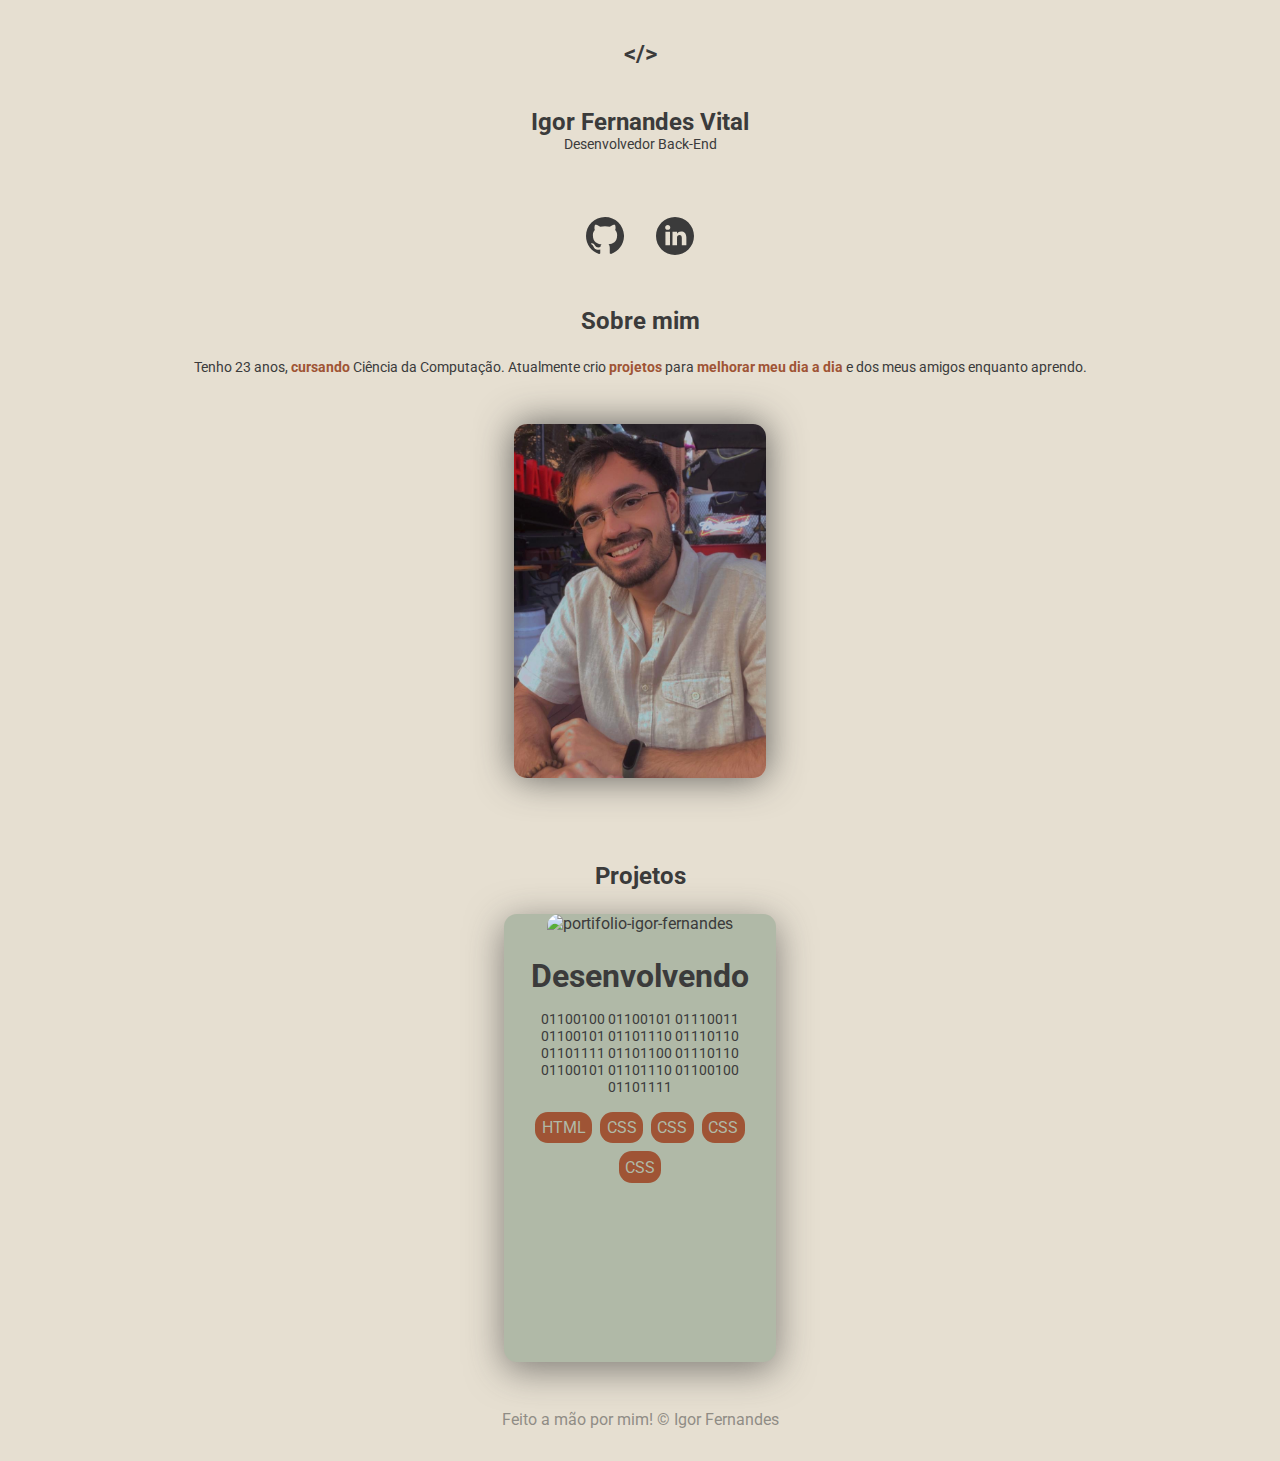
==== index.html @ ba101c45 "criando footer" ====
<!DOCTYPE html>
<html lang="pt">
<head>
    <meta charset="UTF-8">
    <meta name="viewport" content="width=device-width, initial-scale=1.0">
    <link rel="stylesheet" href="./estilos/style.css">
    <link rel="stylesheet" href="./estilos/header.css">
    <link rel="stylesheet" href="./estilos/sobre-mim.css">
    <link rel="stylesheet" href="./estilos/projetos.css">
    <link rel="stylesheet" href="./estilos/midias-socias.css">
    <link rel="stylesheet" href="./estilos/footer.css">
    <style>@import url('https://fonts.googleapis.com/css2?family=Roboto:wght@400;700&display=swap');</style>
    <title>Igor fernandes</title>
</head>
<body>
    <header class="header-container">
        <p class="detalhe">&lt;/&gt;</p>
        <h1 class="meu-nome">Igor Fernandes Vital</h1>
        <p class="sub-titulo"> Desenvolvedor Back-End</p>
    </header>
    <section class="midias-sociais-container">
        <a href="https://github.com/IgorFernandesVital"><img class="midias-sociais-img" src="./imagens/github.svg" alt="github"></a>
        <a href="https://www.linkedin.com/in/igor-fernandes-vital/"><img class="midias-sociais-img"src="./imagens/linkedin_03.svg" alt="linkedin"></a>
    </section>
    <nav class="nav-container"></nav>
    <section id="sobre-mim"class="sobre-mim-container">
        <h2 class="sobre-mim-titulo">Sobre mim</h2>
        <p class="sobre-mim-texto"> Tenho 23 anos, <b class="texto-destacado">cursando</b> Ciência da Computação. Atualmente crio <b class="texto-destacado">projetos</b> para <b class="texto-destacado">melhorar meu dia a dia</b> e dos meus amigos enquanto aprendo.</p>
        <img  class="eu" src="./imagens/eu.jpg" alt="Igor Fernandes Vital">   
    </section>
    <section id="projetos" class="projetos-container">
        <h1 class="projetos-titulo">Projetos</h1>
        <div class="projetos-container-card">
            <a href="#">
                <div class="card-container">
                    <img src="./imagens/fundo.jpg" alt="portifolio-igor-fernandes" class="card-image">
                    <div class="card-descricao">
                        <h1 class="card-title">Desenvolvendo</h1>
                        <p class="card-resumo">01100100 01100101 01110011 01100101 01101110 01110110 01101111 01101100 01110110 01100101 01101110 01100100 01101111 </p>
                    </div>
                    <div class="card-linguagens">
                        <p class="card-linguagem">HTML</p>
                        <p class="card-linguagem">CSS</p>
                        <p class="card-linguagem">CSS</p>
                        <p class="card-linguagem">CSS</p>
                        <p class="card-linguagem">CSS</p>
                    </div>
                </div>
            </a>
        </div>
    </section>
    <footer class="footer-container">
        <p>Feito a mão por mim! &copy; Igor Fernandes</p>
    </footer>
</body>
</html>
---- estilos/style.css ----
@charset "utf-8";
*{
    margin: 0;
    padding: 0;
    box-sizing: border-box;
    font-family: 'Roboto', sans-serif;
    color: var(--cor-letras);
}
html{
    scroll-behavior: smooth;
}
:root{
    --font-size-normal: 0.9rem ;
    --font-size-title: 1.5rem;
    --centralizacao: 0 1rem 0 1rem;
    --cor-bk: rgb(230,223,209);
    --cor-letras: rgb(59,59,59);
    --cor-letras-destaque: rgb(159,84,53);
    --cor-card: rgb(176,185,167);
}
body{
    background: var(--cor-bk);
}
a{
    text-decoration: none;
}
.texto-destacado{
    color: var(--cor-letras-destaque);
}
---- estilos/header.css ----
.header-container{
    padding: var(--centralizacao);
    padding-top: 2.5rem;
    text-align: center;
}
        .detalhe {
            font-size: 1.5rem;
            font-weight: 700;
        }
        .meu-nome{
            margin-top: 2.5rem;
            font-size: 1.5rem;
        }
        .sub-titulo{
            font-size: var(--font-size-normal);
        }
---- estilos/sobre-mim.css ----
.sobre-mim-container{
    padding: var(--centralizacao);
    padding-top: 3rem;
    text-align: center;
}
    .sobre-mim-titulo{
        font-size: var(--font-size-title);
    }
    .sobre-mim-texto{
        margin-top: 1.5rem;
        font-size: var(--font-size-normal);
    }
    .eu{
        margin-top: 3rem;
        width: 15.8rem;
        border-radius: 0.8rem;
        box-shadow: 0 0 2.3rem rgba(59,59,59,0.8);
    }
---- estilos/projetos.css ----
.projetos-container{
    padding: var(--centralizacao);
    text-align: center;
    padding-top: 5rem;
}
    .projetos-titulo{
        font-size: var(--font-size-title);
    }
    .projetos-container-card{
        padding-top: 1.5rem;
        display: flex;
        justify-content: center;
    }
        .card-container{
            width: 17rem;
            height: 28rem;
            border-radius: 0.8rem;
            background-color: var(--cor-card);
            box-shadow: 0 0.5rem 2.3rem rgba(59,59,59,0.6);
        }
        .projetos-container-card a{
            width: fit-content;
            height: fit-content;
            display: flex;
            justify-content: space-between;
        }
        .card-image{
            width: 17rem;
            border-radius: 0.8rem 0.8rem 0 0;
        }
        .card-descricao{
            padding: 1.5rem 0.5rem 0 0.5rem;
        }
        .card-resumo{
            padding-top: 1rem;
            font-size: var(--font-size-normal);
        }  
            .card-linguagens{
                height: 3.7rem;
                display: flex;
                flex-flow: row wrap ;
                justify-content: center;
                column-gap: 0.5rem;
                row-gap: 0.5rem;
                padding: 1rem 0.8rem 0 0.8rem;
            }
            .card-linguagem{
                width: fit-content;
                height: fit-content;
                padding: 0.4rem;
                border-radius: 0.8rem;
                color: var(--cor-card);
                background: var(--cor-letras-destaque);   
            }
---- estilos/midias-socias.css ----
.midias-sociais-container{
    padding: 4rem 0 0 0;
    display: flex;
    justify-content: center;
    column-gap: 2rem;
}
    .midias-sociais-img{
        width: 2.4rem;
    }
---- estilos/footer.css ----
.footer-container{
    padding: var(--centralizacao);
    padding:3rem 0 2rem 0;
    text-align: center;
    opacity: 0.5;
}
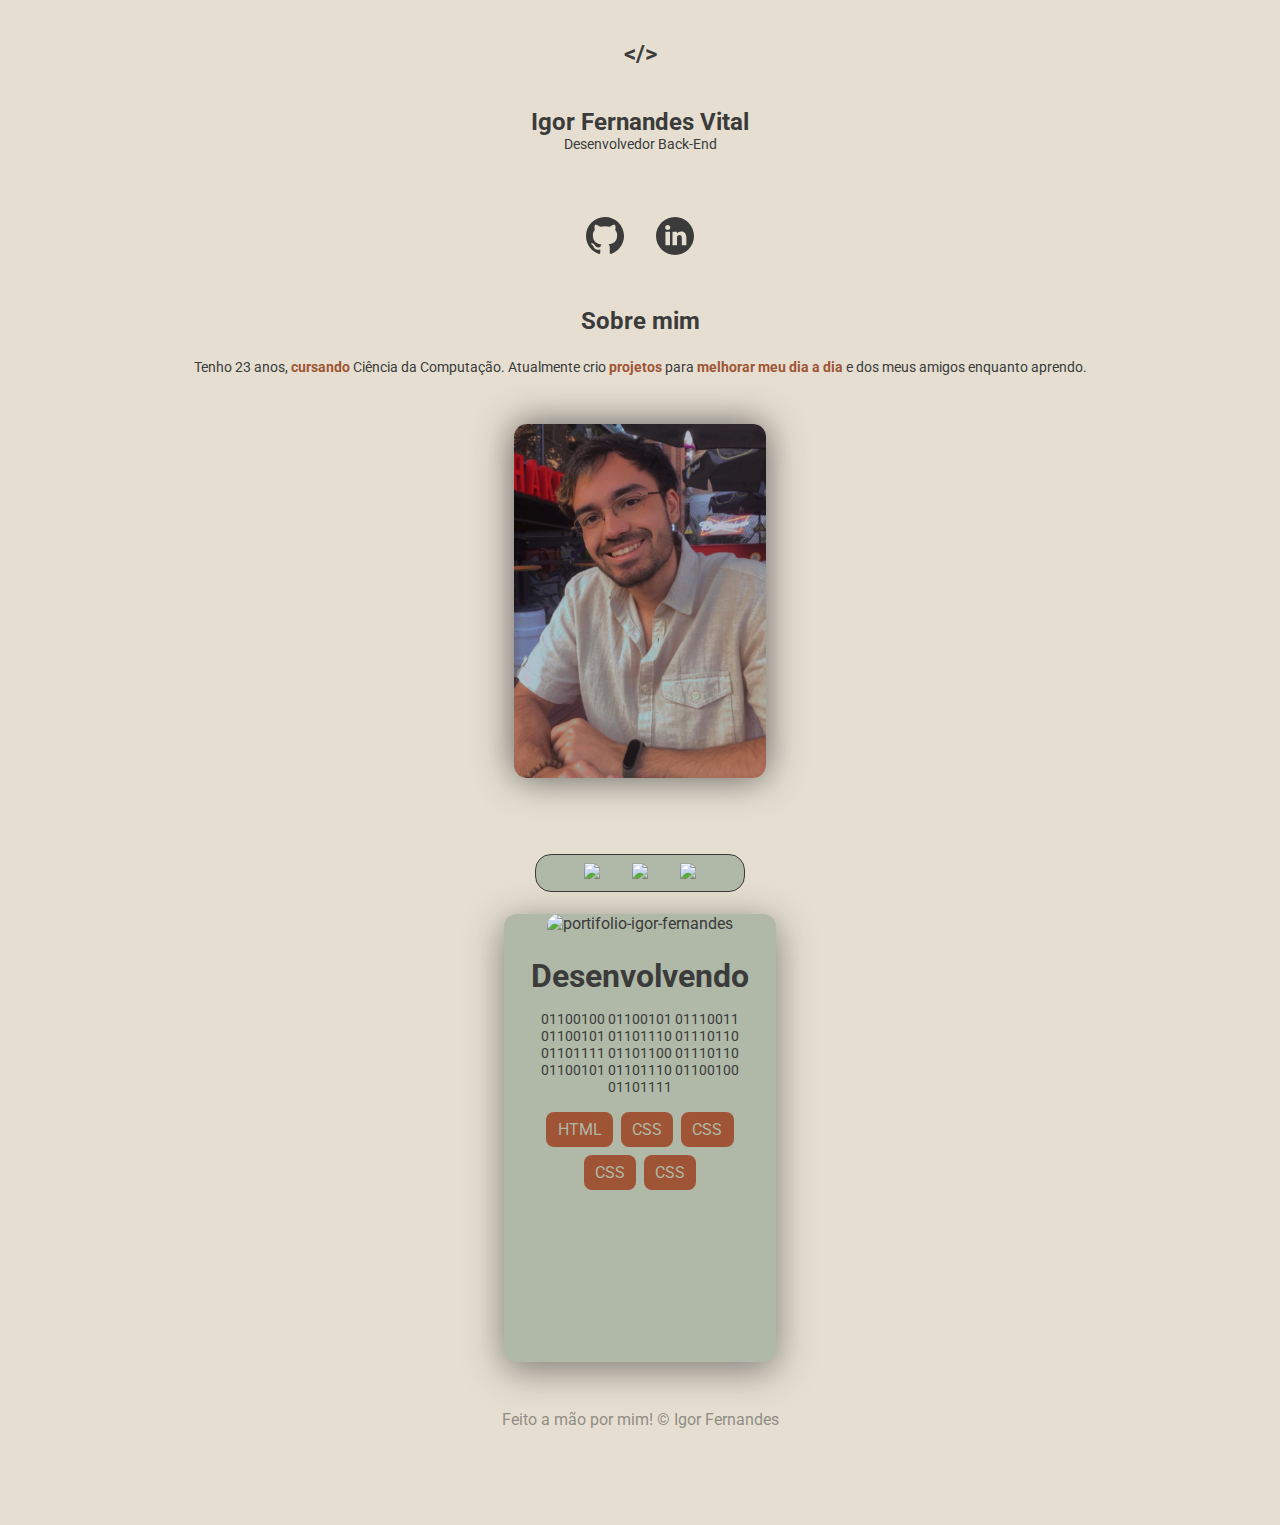
==== commit aef0c265: "Acrescentando barra de navegação" ====
--- a/index.html
+++ b/index.html
@@ -9,7 +9,9 @@
     <link rel="stylesheet" href="./estilos/projetos.css">
     <link rel="stylesheet" href="./estilos/midias-socias.css">
     <link rel="stylesheet" href="./estilos/footer.css">
+    <link rel="stylesheet" href="./estilos/nav.css">
     <style>@import url('https://fonts.googleapis.com/css2?family=Roboto:wght@400;700&display=swap');</style>
+  
     <title>Igor fernandes</title>
 </head>
 <body>
@@ -22,14 +24,20 @@
         <a href="https://github.com/IgorFernandesVital"><img class="midias-sociais-img" src="./imagens/github.svg" alt="github"></a>
         <a href="https://www.linkedin.com/in/igor-fernandes-vital/"><img class="midias-sociais-img"src="./imagens/linkedin_03.svg" alt="linkedin"></a>
     </section>
-    <nav class="nav-container"></nav>
-    <section id="sobre-mim"class="sobre-mim-container">
-        <h2 class="sobre-mim-titulo">Sobre mim</h2>
+    <nav class="nav-container">
+        <div class="nav-estilo">
+            <a href="#sobre-mim"><img class="nav-icons"src="https://img.icons8.com/pastel-glyph/64/000000/gender-neutral-user.png"/></a>
+            <a href="#projetos"><img class="nav-icons"src="https://img.icons8.com/ios/50/000000/code-file.png"/></a>
+            <a href="#contato"><img class="nav-icons"src="https://img.icons8.com/ios/50/000000/chat-message--v1.png"/></a>
+        </div>
+    </nav>
+    <section class="sobre-mim-container">
+        <h2 id="sobre-mim"class="sobre-mim-titulo">Sobre mim</h2>
         <p class="sobre-mim-texto"> Tenho 23 anos, <b class="texto-destacado">cursando</b> Ciência da Computação. Atualmente crio <b class="texto-destacado">projetos</b> para <b class="texto-destacado">melhorar meu dia a dia</b> e dos meus amigos enquanto aprendo.</p>
         <img  class="eu" src="./imagens/eu.jpg" alt="Igor Fernandes Vital">   
     </section>
-    <section id="projetos" class="projetos-container">
-        <h1 class="projetos-titulo">Projetos</h1>
+    <section  class="projetos-container">
+        <h1 id="projetos"class="projetos-titulo">Projetos</h1>
         <div class="projetos-container-card">
             <a href="#">
                 <div class="card-container">
--- a/estilos/projetos.css
+++ b/estilos/projetos.css
@@ -47,8 +47,8 @@
             .card-linguagem{
                 width: fit-content;
                 height: fit-content;
-                padding: 0.4rem;
-                border-radius: 0.8rem;
+                padding: 0.5rem 0.7rem 0.5rem 0.7rem;
+                border-radius: 0.5rem;
                 color: var(--cor-card);
                 background: var(--cor-letras-destaque);   
             }--- a/estilos/footer.css
+++ b/estilos/footer.css
@@ -1,6 +1,6 @@
 .footer-container{
     padding: var(--centralizacao);
-    padding:3rem 0 2rem 0;
+    padding: 3rem 0 6rem 0;
     text-align: center;
     opacity: 0.5;
 }--- a/estilos/nav.css
+++ b/estilos/nav.css
@@ -0,0 +1,22 @@
+.nav-container{
+    position: fixed;
+    z-index: 1;
+    bottom: 0.5rem;
+    left: 0;
+    right: 0;
+    display: flex;
+    justify-content: center;
+}
+.nav-estilo{
+    display: flex;
+    column-gap: 2rem;
+    padding: 0.5rem 3rem 0.5rem ;
+    border-radius: 1rem;
+    border: 0.1rem solid var(--cor-letras);
+    background-color: var(--cor-card);
+}
+.nav-icons{
+    font-size: 2rem;
+    width: 2.5rem;
+}
+
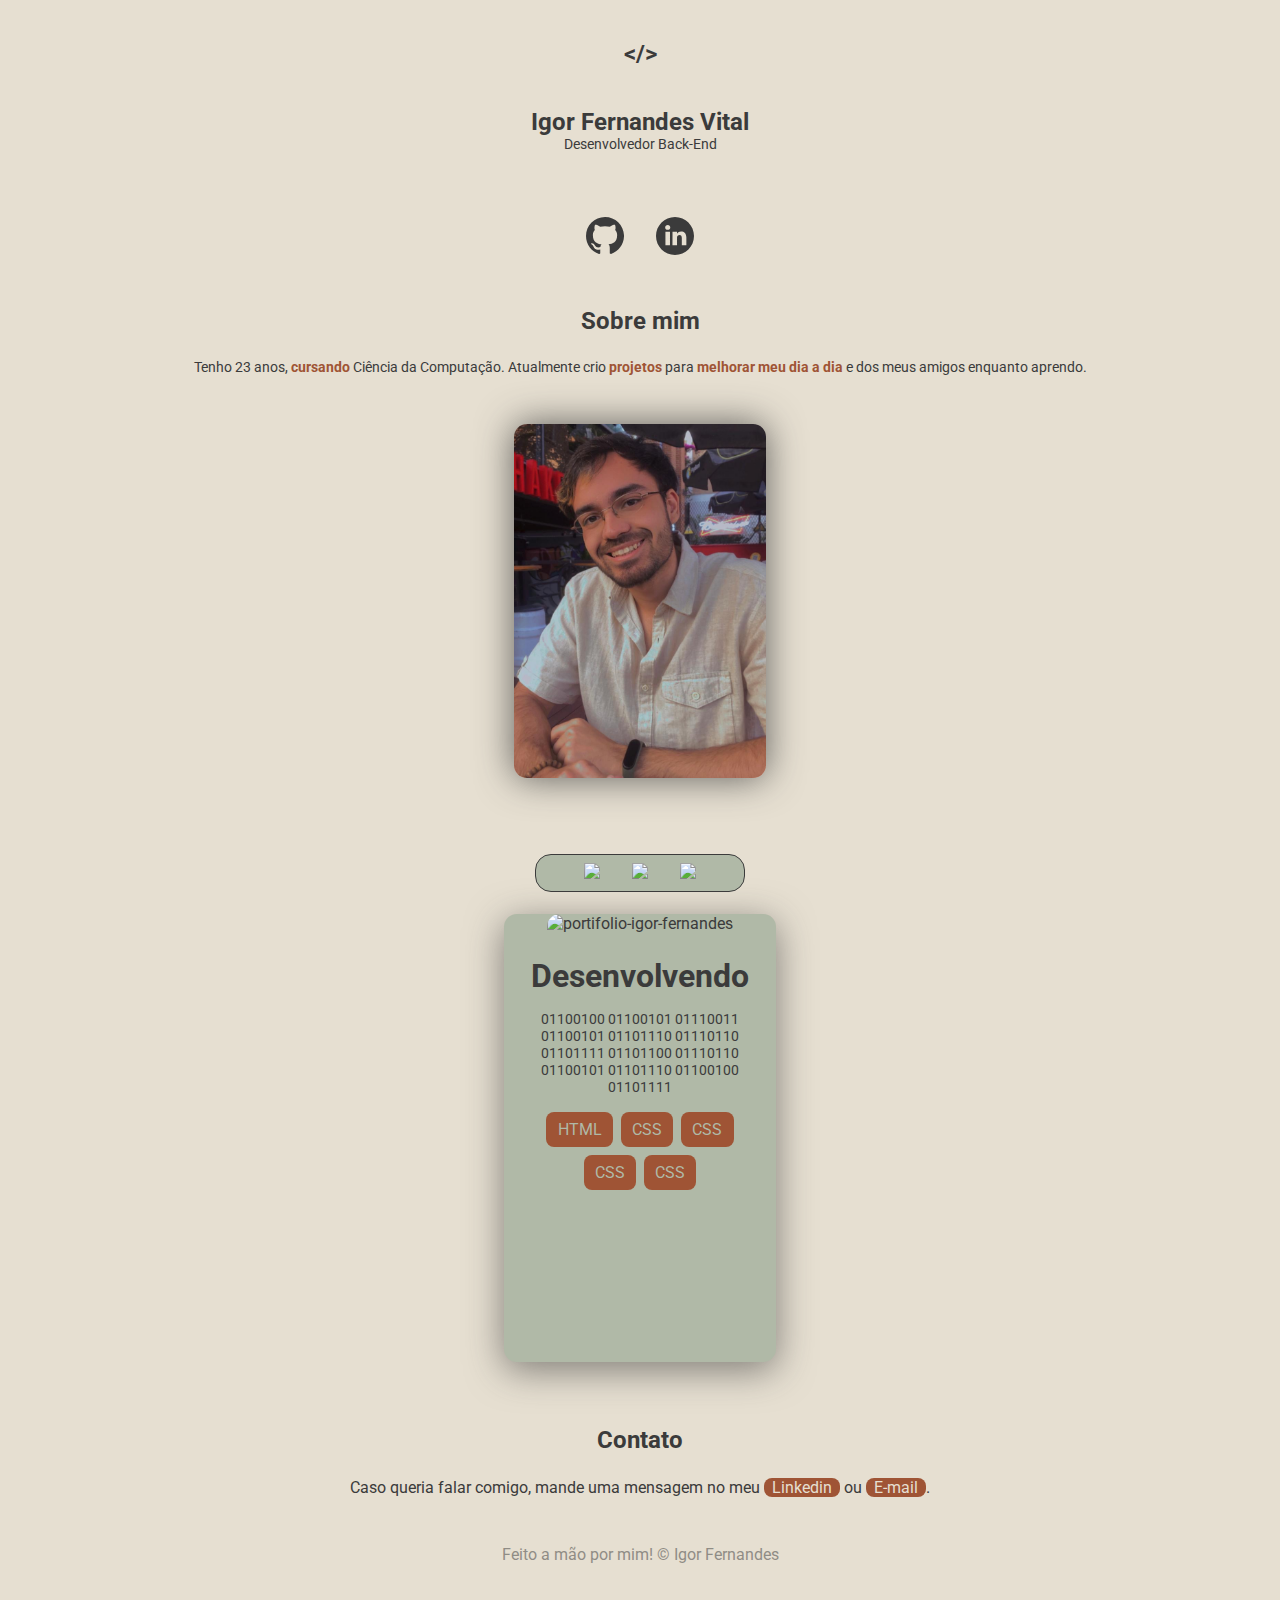
==== commit 765a5c87: "Adicionando contato" ====
--- a/index.html
+++ b/index.html
@@ -10,6 +10,7 @@
     <link rel="stylesheet" href="./estilos/midias-socias.css">
     <link rel="stylesheet" href="./estilos/footer.css">
     <link rel="stylesheet" href="./estilos/nav.css">
+    <link rel="stylesheet" href="./estilos/contato.css">
     <style>@import url('https://fonts.googleapis.com/css2?family=Roboto:wght@400;700&display=swap');</style>
   
     <title>Igor fernandes</title>
@@ -31,13 +32,13 @@
             <a href="#contato"><img class="nav-icons"src="https://img.icons8.com/ios/50/000000/chat-message--v1.png"/></a>
         </div>
     </nav>
-    <section class="sobre-mim-container">
-        <h2 id="sobre-mim"class="sobre-mim-titulo">Sobre mim</h2>
+    <section id="sobre-mim"class="sobre-mim-container">
+        <h2 class="sobre-mim-titulo">Sobre mim</h2>
         <p class="sobre-mim-texto"> Tenho 23 anos, <b class="texto-destacado">cursando</b> Ciência da Computação. Atualmente crio <b class="texto-destacado">projetos</b> para <b class="texto-destacado">melhorar meu dia a dia</b> e dos meus amigos enquanto aprendo.</p>
         <img  class="eu" src="./imagens/eu.jpg" alt="Igor Fernandes Vital">   
     </section>
-    <section  class="projetos-container">
-        <h1 id="projetos"class="projetos-titulo">Projetos</h1>
+    <section  id="projetos"class="projetos-container">
+        <h1 class="projetos-titulo">Projetos</h1>
         <div class="projetos-container-card">
             <a href="#">
                 <div class="card-container">
@@ -57,6 +58,10 @@
             </a>
         </div>
     </section>
+    <section class="contato-container">
+        <h2 id="contato" class="contato-titulo">Contato</h2>
+        <p class="contato-texto">Caso queria falar comigo, mande uma mensagem no meu <a href="https://www.linkedin.com/in/igor-fernandes-vital/" class="contato-action">Linkedin</a> ou <a href="#" class="contato-action">E-mail</a>.</p>
+    </section>
     <footer class="footer-container">
         <p>Feito a mão por mim! &copy; Igor Fernandes</p>
     </footer>
--- a/estilos/contato.css
+++ b/estilos/contato.css
@@ -0,0 +1,14 @@
+.contato-container{
+    padding: var(--centralizacao);
+    padding-top: 4rem;
+    text-align: center;
+}
+.contato-texto{
+    padding-top: 1.5rem;
+}
+.contato-texto a{
+    padding: 0 0.5rem 0;
+    border-radius: 0.5rem;
+    color: var(--cor-bk);
+    background: var(--cor-letras-destaque);
+}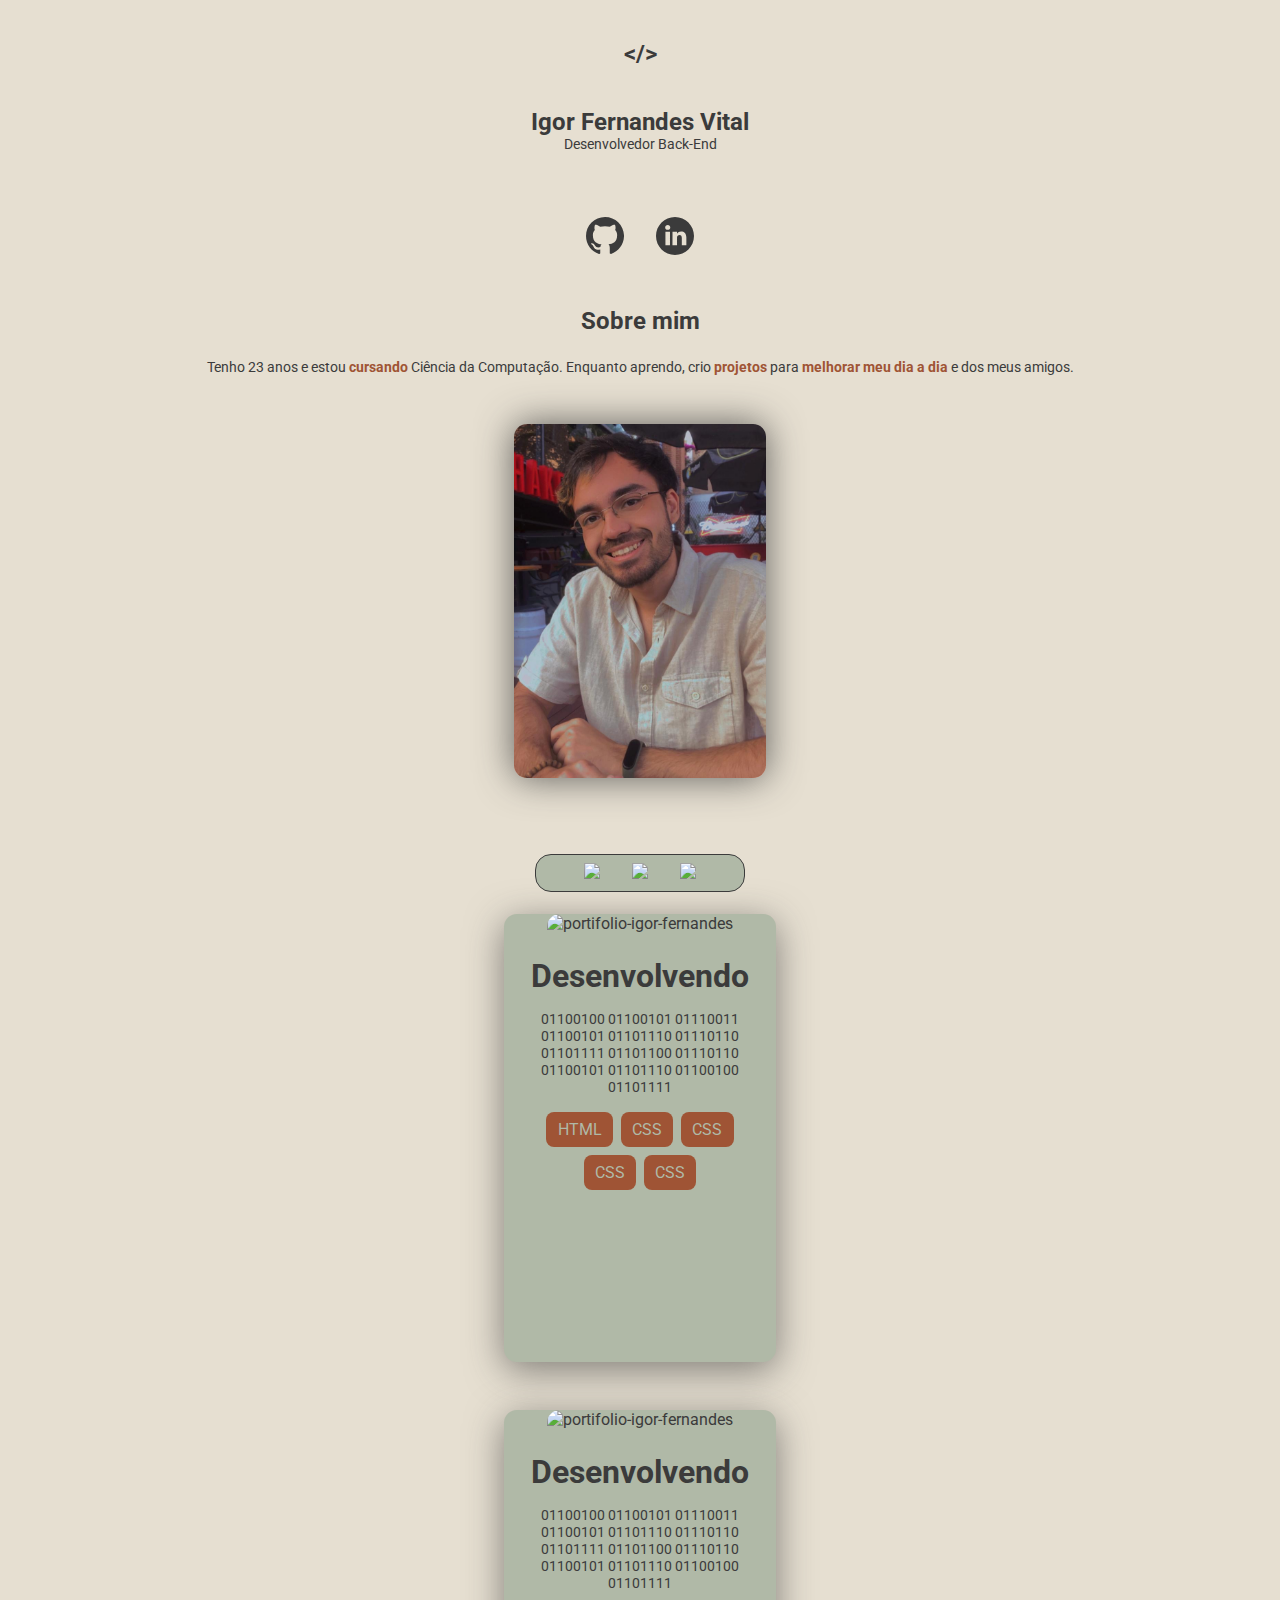
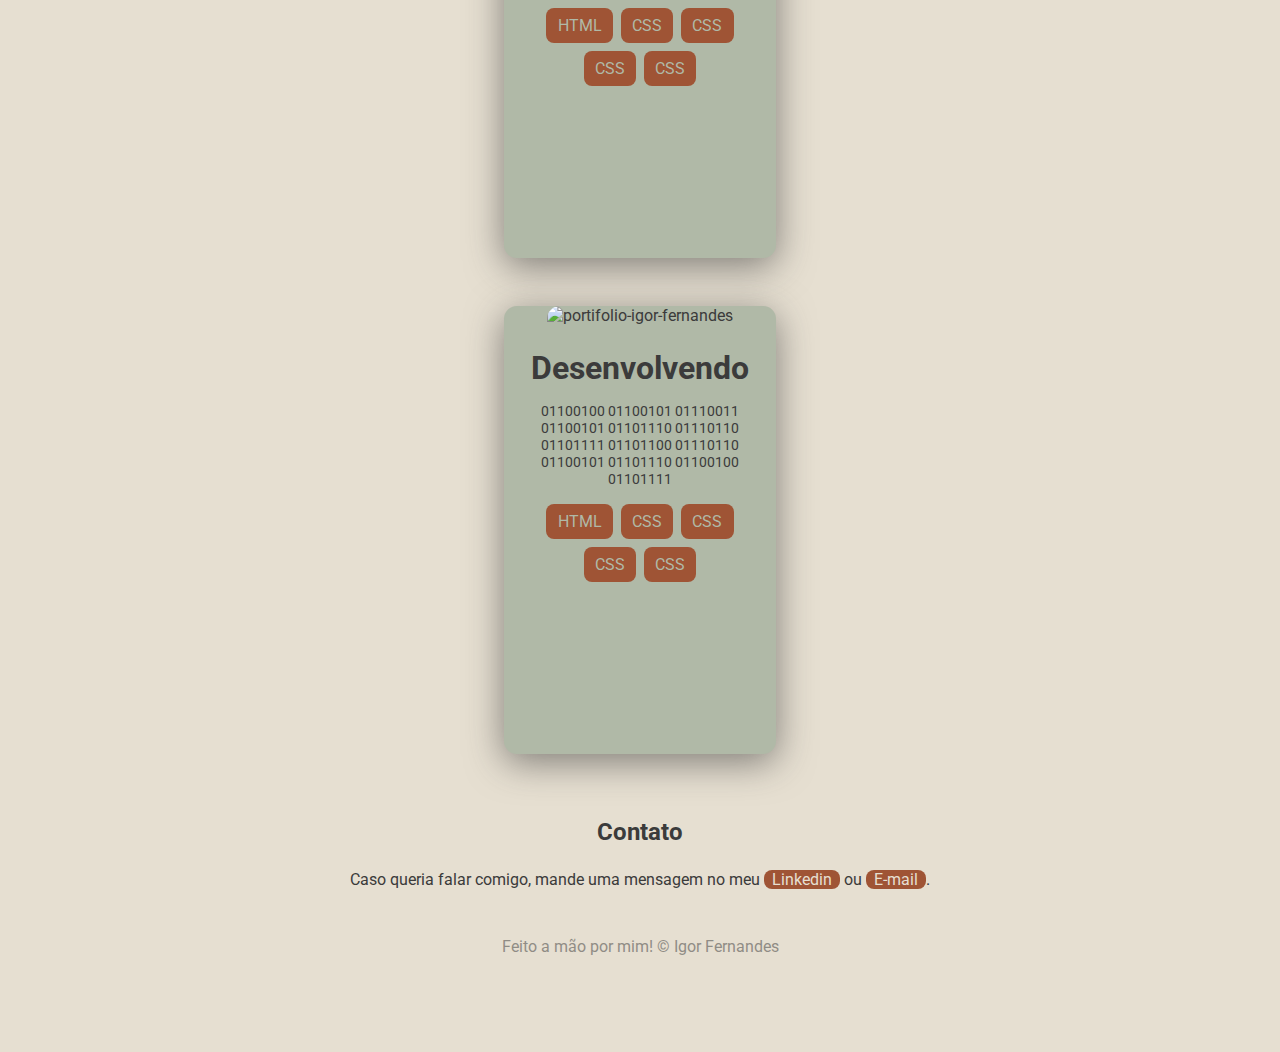
==== commit 4ccc30dd: "Adicionando versão tablet" ====
--- a/index.html
+++ b/index.html
@@ -11,6 +11,8 @@
     <link rel="stylesheet" href="./estilos/footer.css">
     <link rel="stylesheet" href="./estilos/nav.css">
     <link rel="stylesheet" href="./estilos/contato.css">
+    <link rel="stylesheet" href="./estilos/media-querys/tablet.css">
+    <link rel="stylesheet" href="./estilos/media-querys/pc.css">
     <style>@import url('https://fonts.googleapis.com/css2?family=Roboto:wght@400;700&display=swap');</style>
   
     <title>Igor fernandes</title>
@@ -22,8 +24,8 @@
         <p class="sub-titulo"> Desenvolvedor Back-End</p>
     </header>
     <section class="midias-sociais-container">
-        <a href="https://github.com/IgorFernandesVital"><img class="midias-sociais-img" src="./imagens/github.svg" alt="github"></a>
-        <a href="https://www.linkedin.com/in/igor-fernandes-vital/"><img class="midias-sociais-img"src="./imagens/linkedin_03.svg" alt="linkedin"></a>
+        <a href="https://github.com/IgorFernandesVital"target="_blank" rel="noopener noreferrer"><img class="midias-sociais-img" src="./imagens/github.svg" alt="github"></a>
+        <a href="https://www.linkedin.com/in/igor-fernandes-vital/"target="_blank" rel="noopener noreferrer"><img class="midias-sociais-img"src="./imagens/linkedin_03.svg" alt="linkedin"></a>
     </section>
     <nav class="nav-container">
         <div class="nav-estilo">
@@ -33,8 +35,10 @@
         </div>
     </nav>
     <section id="sobre-mim"class="sobre-mim-container">
-        <h2 class="sobre-mim-titulo">Sobre mim</h2>
-        <p class="sobre-mim-texto"> Tenho 23 anos, <b class="texto-destacado">cursando</b> Ciência da Computação. Atualmente crio <b class="texto-destacado">projetos</b> para <b class="texto-destacado">melhorar meu dia a dia</b> e dos meus amigos enquanto aprendo.</p>
+        <div class="sobre-mim-conteudo">
+            <h2 class="sobre-mim-titulo">Sobre mim</h2>
+            <p class="sobre-mim-texto"> Tenho 23 anos e estou <b class="texto-destacado">cursando</b> Ciência da Computação. Enquanto aprendo, crio <b class="texto-destacado">projetos</b> para <b class="texto-destacado">melhorar meu dia a dia</b> e dos meus amigos.</p>
+        </div>
         <img  class="eu" src="./imagens/eu.jpg" alt="Igor Fernandes Vital">   
     </section>
     <section  id="projetos"class="projetos-container">
@@ -56,11 +60,43 @@
                     </div>
                 </div>
             </a>
+            <a href="#">
+                <div class="card-container">
+                    <img src="./imagens/fundo.jpg" alt="portifolio-igor-fernandes" class="card-image">
+                    <div class="card-descricao">
+                        <h1 class="card-title">Desenvolvendo</h1>
+                        <p class="card-resumo">01100100 01100101 01110011 01100101 01101110 01110110 01101111 01101100 01110110 01100101 01101110 01100100 01101111 </p>
+                    </div>
+                    <div class="card-linguagens">
+                        <p class="card-linguagem">HTML</p>
+                        <p class="card-linguagem">CSS</p>
+                        <p class="card-linguagem">CSS</p>
+                        <p class="card-linguagem">CSS</p>
+                        <p class="card-linguagem">CSS</p>
+                    </div>
+                </div>
+            </a>
+            <a href="#">
+                <div class="card-container">
+                    <img src="./imagens/fundo.jpg" alt="portifolio-igor-fernandes" class="card-image">
+                    <div class="card-descricao">
+                        <h1 class="card-title">Desenvolvendo</h1>
+                        <p class="card-resumo">01100100 01100101 01110011 01100101 01101110 01110110 01101111 01101100 01110110 01100101 01101110 01100100 01101111 </p>
+                    </div>
+                    <div class="card-linguagens">
+                        <p class="card-linguagem">HTML</p>
+                        <p class="card-linguagem">CSS</p>
+                        <p class="card-linguagem">CSS</p>
+                        <p class="card-linguagem">CSS</p>
+                        <p class="card-linguagem">CSS</p>
+                    </div>
+                </div>
+            </a>
         </div>
     </section>
     <section class="contato-container">
-        <h2 id="contato" class="contato-titulo">Contato</h2>
-        <p class="contato-texto">Caso queria falar comigo, mande uma mensagem no meu <a href="https://www.linkedin.com/in/igor-fernandes-vital/" class="contato-action">Linkedin</a> ou <a href="#" class="contato-action">E-mail</a>.</p>
+        <h2 id="contato" class="contato-title">Contato</h2>
+        <p class="contato-texto">Caso queria falar comigo, mande uma mensagem no meu <a href="https://www.linkedin.com/in/igor-fernandes-vital/"target="_blank" rel="noopener noreferrer" class="contato-action">Linkedin</a> ou <a href="#"target="_blank" rel="noopener noreferrer" class="contato-action">E-mail</a>.</p>
     </section>
     <footer class="footer-container">
         <p>Feito a mão por mim! &copy; Igor Fernandes</p>
--- a/estilos/style.css
+++ b/estilos/style.css
@@ -10,12 +10,17 @@
     scroll-behavior: smooth;
 }
 :root{
+    /* Mobile */
     --font-size-normal: 0.9rem ;
     --font-size-title: 1.5rem;
     --centralizacao: 0 1rem 0 1rem;
+    /* Tablet */
+    --font-size-normal-tablet: 1.2rem;
+    --font-size-title-tablet: 2.5rem;
+    /* Cores gerais */
     --cor-bk: rgb(230,223,209);
     --cor-letras: rgb(59,59,59);
-    --cor-letras-destaque: rgb(159,84,53);
+    --cor-destaque: rgb(159,84,53);
     --cor-card: rgb(176,185,167);
 }
 body{
@@ -25,5 +30,5 @@
     text-decoration: none;
 }
 .texto-destacado{
-    color: var(--cor-letras-destaque);
+    color: var(--cor-destaque);
 }
--- a/estilos/projetos.css
+++ b/estilos/projetos.css
@@ -8,7 +8,9 @@
     }
     .projetos-container-card{
         padding-top: 1.5rem;
-        display: flex;
+        display: grid;
+        grid-template-columns: repeat(1, auto);
+        row-gap: 3rem;
         justify-content: center;
     }
         .card-container{
@@ -50,5 +52,5 @@
                 padding: 0.5rem 0.7rem 0.5rem 0.7rem;
                 border-radius: 0.5rem;
                 color: var(--cor-card);
-                background: var(--cor-letras-destaque);   
+                background: var(--cor-destaque);   
             }--- a/estilos/nav.css
+++ b/estilos/nav.css
@@ -16,7 +16,6 @@
     background-color: var(--cor-card);
 }
 .nav-icons{
-    font-size: 2rem;
     width: 2.5rem;
 }
 
--- a/estilos/contato.css
+++ b/estilos/contato.css
@@ -10,5 +10,5 @@
     padding: 0 0.5rem 0;
     border-radius: 0.5rem;
     color: var(--cor-bk);
-    background: var(--cor-letras-destaque);
+    background: var(--cor-destaque);
 }--- a/estilos/media-querys/tablet.css
+++ b/estilos/media-querys/tablet.css
@@ -0,0 +1,68 @@
+@media (min-width: 635px) and (max-width:768px)
+{
+    /* Header */
+    .detalhe{
+        font-size: var(--font-size-title-tablet);
+    }
+    .meu-nome{
+        font-size: var(--font-size-title-tablet);
+    }
+    .sub-titulo{
+        font-size: var(--font-size-normal-tablet);
+    }
+    /* Midias sociais */
+    .midias-sociais-img{
+        width: 3rem;
+    }
+    /* Sobre mim */
+    .sobre-mim-container{
+        padding:1rem 2.5rem 0 ;
+        display: grid;
+        grid-template-areas: 
+        "titulo imagem"
+        ;
+    }
+    .sobre-mim-conteudo{
+        padding: 9rem 2rem 0 2rem;
+    }
+        .sobre-mim-titulo{
+            font-size: var(--font-size-title-tablet);
+            grid-area: titulo;
+        }
+        .sobre-mim-texto{
+            font-size: var(--font-size-normal-tablet);
+        }
+    .eu{
+        width: 18rem;
+        grid-area: imagem;
+    }
+    /* Projetos */
+    .projetos-titulo{
+        font-size: var(--font-size-title-tablet);
+    }
+    .projetos-container-card{
+        display: grid;
+        grid-template-columns: repeat(2, auto);
+        gap: 3rem;
+    }
+    /* Contato */
+    .contato-title{
+        font-size: var(--font-size-title-tablet);
+    }
+    .contato-texto{
+        font-size: var(--font-size-normal-tablet);
+    }
+    /* Footer */
+    .footer-container{
+        font-size: var(--font-size-normal-tablet);
+    }
+    /* Barra de navegação */
+    .nav-estilo{
+        padding: 0.5rem 5rem 0.5rem;
+        border-radius: 1.5rem;
+        column-gap: 3rem;
+    }
+    .nav-icons{
+        width: 3.5rem;
+    }
+}--- a/estilos/media-querys/pc.css
+++ b/estilos/media-querys/pc.css
@@ -0,0 +1,68 @@
+@media (min-width: 635px) and (max-width:768px)
+{
+    /* Header */
+    .detalhe{
+        font-size: var(--font-size-title-tablet);
+    }
+    .meu-nome{
+        font-size: var(--font-size-title-tablet);
+    }
+    .sub-titulo{
+        font-size: var(--font-size-normal-tablet);
+    }
+    /* Midias sociais */
+    .midias-sociais-img{
+        width: 3rem;
+    }
+    /* Sobre mim */
+    .sobre-mim-container{
+        padding:1rem 2.5rem 0 ;
+        display: grid;
+        grid-template-areas: 
+        "titulo imagem"
+        ;
+    }
+    .sobre-mim-conteudo{
+        padding: 9rem 2rem 0 2rem;
+    }
+        .sobre-mim-titulo{
+            font-size: var(--font-size-title-tablet);
+            grid-area: titulo;
+        }
+        .sobre-mim-texto{
+            font-size: var(--font-size-normal-tablet);
+        }
+    .eu{
+        width: 18rem;
+        grid-area: imagem;
+    }
+    /* Projetos */
+    .projetos-titulo{
+        font-size: var(--font-size-title-tablet);
+    }
+    .projetos-container-card{
+        display: grid;
+        grid-template-columns: repeat(2, auto);
+        gap: 3rem;
+    }
+    /* Contato */
+    .contato-title{
+        font-size: var(--font-size-title-tablet);
+    }
+    .contato-texto{
+        font-size: var(--font-size-normal-tablet);
+    }
+    /* Footer */
+    .footer-container{
+        font-size: var(--font-size-normal-tablet);
+    }
+    /* Barra de navegação */
+    .nav-estilo{
+        padding: 0.5rem 5rem 0.5rem;
+        border-radius: 1.5rem;
+        column-gap: 3rem;
+    }
+    .nav-icons{
+        width: 3.5rem;
+    }
+}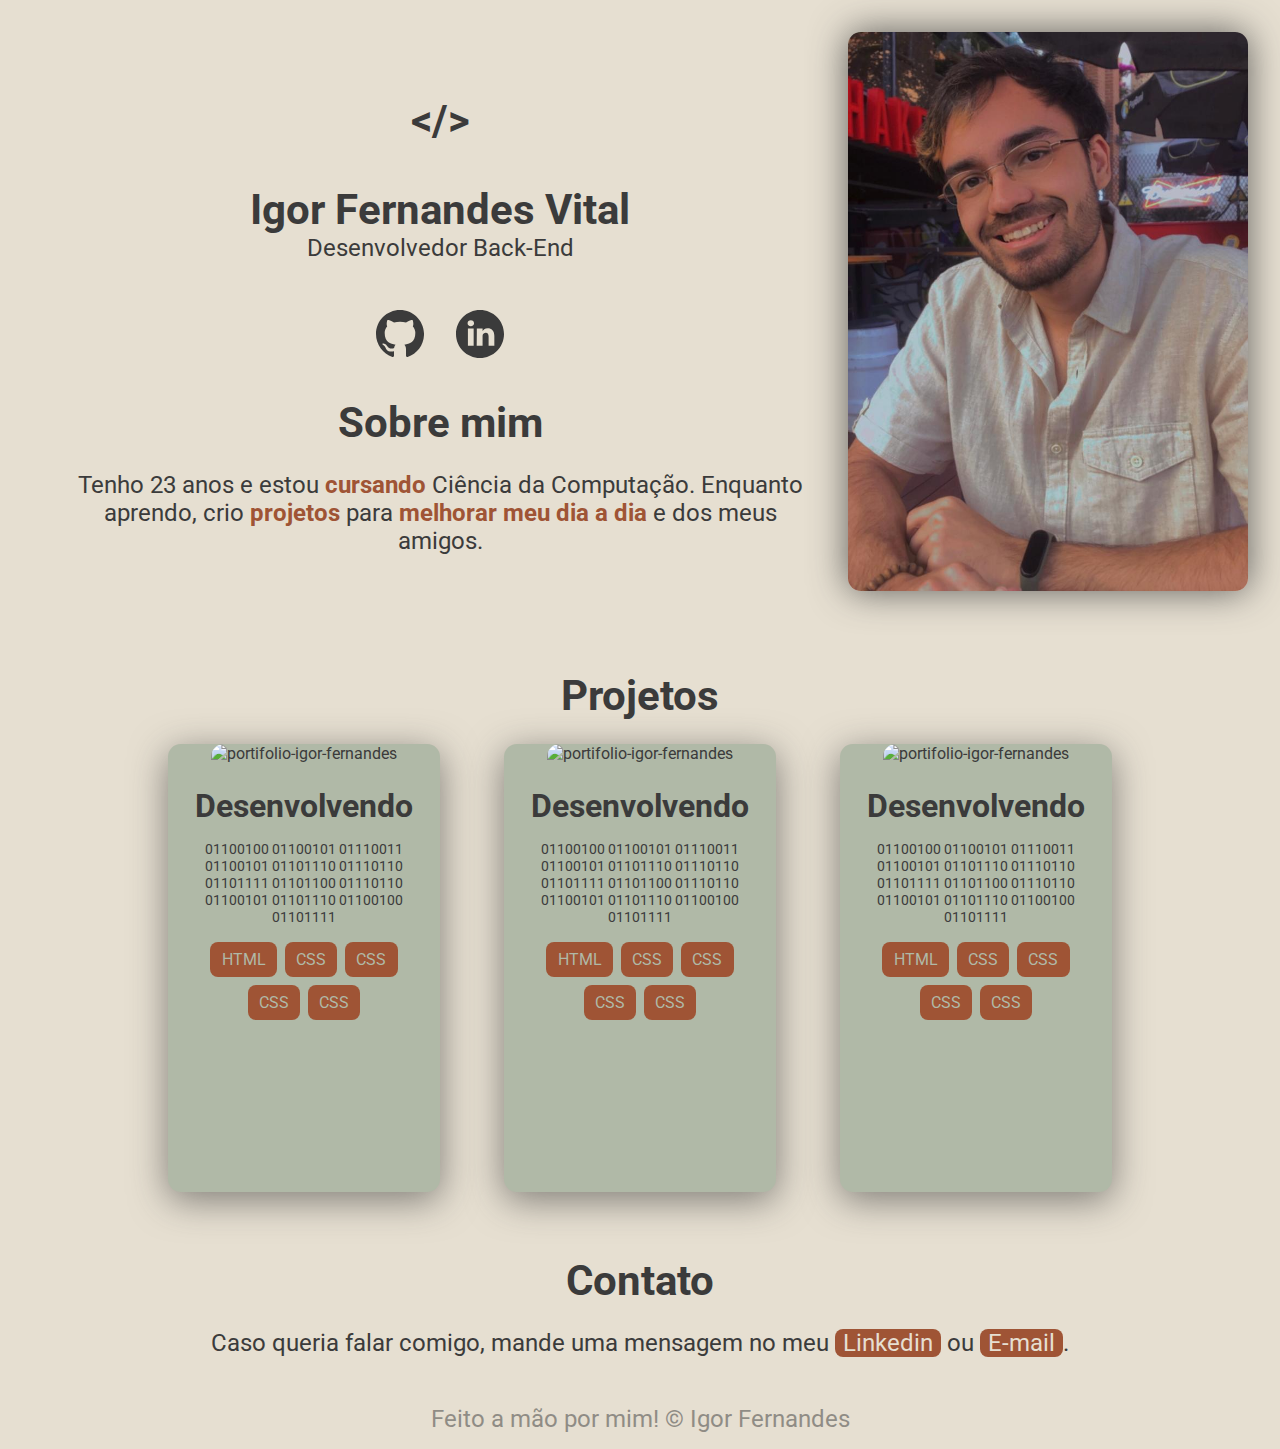
==== commit 2103bd37: "Finalizando versão para pc.Refatorando css e html" ====
--- a/index.html
+++ b/index.html
@@ -5,28 +5,38 @@
     <meta name="viewport" content="width=device-width, initial-scale=1.0">
     <link rel="stylesheet" href="./estilos/style.css">
     <link rel="stylesheet" href="./estilos/header.css">
-    <link rel="stylesheet" href="./estilos/sobre-mim.css">
     <link rel="stylesheet" href="./estilos/projetos.css">
-    <link rel="stylesheet" href="./estilos/midias-socias.css">
     <link rel="stylesheet" href="./estilos/footer.css">
     <link rel="stylesheet" href="./estilos/nav.css">
     <link rel="stylesheet" href="./estilos/contato.css">
     <link rel="stylesheet" href="./estilos/media-querys/tablet.css">
     <link rel="stylesheet" href="./estilos/media-querys/pc.css">
     <style>@import url('https://fonts.googleapis.com/css2?family=Roboto:wght@400;700&display=swap');</style>
-  
     <title>Igor fernandes</title>
 </head>
 <body>
     <header class="header-container">
-        <p class="detalhe">&lt;/&gt;</p>
-        <h1 class="meu-nome">Igor Fernandes Vital</h1>
-        <p class="sub-titulo"> Desenvolvedor Back-End</p>
+        <section class="header-area">
+            <!-- Titulo -->
+            <div class="section-titulo">
+                <p class="detalhe">&lt;/&gt;</p>
+                <h1 class="meu-nome">Igor Fernandes Vital</h1>
+                <p class="sub-titulo"> Desenvolvedor Back-End</p>
+                <!-- Midias Socias  -->
+                <section class="midias-sociais-container">
+                    <a href="https://github.com/IgorFernandesVital"target="_blank" rel="noopener noreferrer"><img class="midias-sociais-img" src="./imagens/github.svg" alt="github"></a>
+                    <a href="https://www.linkedin.com/in/igor-fernandes-vital/"target="_blank" rel="noopener noreferrer"><img class="midias-sociais-img"src="./imagens/linkedin_03.svg" alt="linkedin"></a>
+                </section>
+            </div>
+            <!-- Sobre mim -->
+            <div class="sobre-mim-conteudo">
+                <h2 class="sobre-mim-titulo">Sobre mim</h2>
+                <p class="sobre-mim-texto"> Tenho 23 anos e estou <b class="texto-destacado">cursando</b> Ciência da Computação. Enquanto aprendo, crio <b class="texto-destacado">projetos</b> para <b class="texto-destacado">melhorar meu dia a dia</b> e dos meus amigos.</p>
+            </div>
+            <!-- Eu -->
+            <img  class="eu" src="./imagens/eu.jpg" alt="Igor Fernandes Vital">   
+        </section>
     </header>
-    <section class="midias-sociais-container">
-        <a href="https://github.com/IgorFernandesVital"target="_blank" rel="noopener noreferrer"><img class="midias-sociais-img" src="./imagens/github.svg" alt="github"></a>
-        <a href="https://www.linkedin.com/in/igor-fernandes-vital/"target="_blank" rel="noopener noreferrer"><img class="midias-sociais-img"src="./imagens/linkedin_03.svg" alt="linkedin"></a>
-    </section>
     <nav class="nav-container">
         <div class="nav-estilo">
             <a href="#sobre-mim"><img class="nav-icons"src="https://img.icons8.com/pastel-glyph/64/000000/gender-neutral-user.png"/></a>
@@ -34,13 +44,6 @@
             <a href="#contato"><img class="nav-icons"src="https://img.icons8.com/ios/50/000000/chat-message--v1.png"/></a>
         </div>
     </nav>
-    <section id="sobre-mim"class="sobre-mim-container">
-        <div class="sobre-mim-conteudo">
-            <h2 class="sobre-mim-titulo">Sobre mim</h2>
-            <p class="sobre-mim-texto"> Tenho 23 anos e estou <b class="texto-destacado">cursando</b> Ciência da Computação. Enquanto aprendo, crio <b class="texto-destacado">projetos</b> para <b class="texto-destacado">melhorar meu dia a dia</b> e dos meus amigos.</p>
-        </div>
-        <img  class="eu" src="./imagens/eu.jpg" alt="Igor Fernandes Vital">   
-    </section>
     <section  id="projetos"class="projetos-container">
         <h1 class="projetos-titulo">Projetos</h1>
         <div class="projetos-container-card">
--- a/estilos/style.css
+++ b/estilos/style.css
@@ -17,6 +17,9 @@
     /* Tablet */
     --font-size-normal-tablet: 1.2rem;
     --font-size-title-tablet: 2.5rem;
+    /* Pc */
+    --font-size-normal-pc: 1.5rem;
+    --font-size-title-pc: 2.6rem;
     /* Cores gerais */
     --cor-bk: rgb(230,223,209);
     --cor-letras: rgb(59,59,59);
--- a/estilos/header.css
+++ b/estilos/header.css
@@ -1,8 +1,12 @@
 .header-container{
-    padding: var(--centralizacao);
-    padding-top: 2.5rem;
     text-align: center;
+    display: flex;
+    justify-content: center;
 }
+    .header-area{
+        padding: 2rem 2rem 0 2rem;
+    }
+/* Titulo -------------------------------------------------------*/
         .detalhe {
             font-size: 1.5rem;
             font-weight: 700;
@@ -14,4 +18,28 @@
         .sub-titulo{
             font-size: var(--font-size-normal);
         }
-
+/* Sobre mim ---------------------------------------------------*/
+    .sobre-mim-titulo{
+        font-size: var(--font-size-title);
+        padding-top: 2rem;
+    }
+    .sobre-mim-texto{
+        margin-top: 1.5rem;
+        margin-bottom: 2rem;
+        font-size: var(--font-size-normal);
+    }
+    .eu{
+        width: 15.8rem;
+        border-radius: 0.8rem;
+        box-shadow: 0 0 2.3rem rgba(59,59,59,0.8);
+    }
+/* Midias Sociais ----------------------------------------------*/
+    .midias-sociais-container{
+        padding: 2.5rem 0 0 0;
+        display: flex;
+        justify-content: center;
+        column-gap: 2rem;
+    }
+        .midias-sociais-img{
+            width: 2.4rem;
+        }--- a/estilos/media-querys/tablet.css
+++ b/estilos/media-querys/tablet.css
@@ -1,68 +1,75 @@
-@media (min-width: 635px) and (max-width:768px)
+@media (min-width: 635px) and (max-width: 1090px)
 {
     /* Header */
-    .detalhe{
-        font-size: var(--font-size-title-tablet);
-    }
-    .meu-nome{
-        font-size: var(--font-size-title-tablet);
-    }
-    .sub-titulo{
-        font-size: var(--font-size-normal-tablet);
-    }
-    /* Midias sociais */
-    .midias-sociais-img{
-        width: 3rem;
-    }
-    /* Sobre mim */
-    .sobre-mim-container{
-        padding:1rem 2.5rem 0 ;
+    .header-area{
+        max-width: 1400px;
         display: grid;
         grid-template-areas: 
-        "titulo imagem"
-        ;
+        "titulo titulo"
+        "mim img"
+    ;
     }
-    .sobre-mim-conteudo{
-        padding: 9rem 2rem 0 2rem;
-    }
-        .sobre-mim-titulo{
-            font-size: var(--font-size-title-tablet);
-            grid-area: titulo;
+    /* Titulo -----------------------------------------------------------------------*/
+            .section-titulo{
+                grid-area: titulo;
+            }
+            .detalhe{
+                font-size: var(--font-size-title-tablet);
+            }
+            .meu-nome{
+                font-size: var(--font-size-title-tablet);
+            }
+            .sub-titulo{
+                font-size: var(--font-size-normal-tablet);
+            }
+    /* Midias sociais ---------------------------------------------------------------*/
+        .midias-sociais-img{
+            width: 3rem;
         }
-        .sobre-mim-texto{
-            font-size: var(--font-size-normal-tablet);
+    /* Sobre mim --------------------------------------------------------------------*/
+        .sobre-mim-conteudo{
+            padding-right: 1rem;
+            grid-area: mim;
         }
-    .eu{
-        width: 18rem;
-        grid-area: imagem;
-    }
-    /* Projetos */
+            .sobre-mim-titulo{
+                padding-top: 10rem;
+                font-size: var(--font-size-title-tablet);
+            }
+            .sobre-mim-texto{
+                font-size: var(--font-size-normal-tablet);
+            }
+        .eu{
+            margin-top: 2.5rem;
+            width: 20rem;
+            grid-area: img;
+        }
+    /* Projetos ---------------------------------------------------------------------*/
     .projetos-titulo{
         font-size: var(--font-size-title-tablet);
     }
-    .projetos-container-card{
-        display: grid;
-        grid-template-columns: repeat(2, auto);
-        gap: 3rem;
-    }
-    /* Contato */
+        .projetos-container-card{
+            display: grid;
+            grid-template-columns: repeat(2, auto);
+            gap: 3rem;
+        }
+    /* Contato ----------------------------------------------------------------------*/
     .contato-title{
         font-size: var(--font-size-title-tablet);
     }
-    .contato-texto{
-        font-size: var(--font-size-normal-tablet);
-    }
-    /* Footer */
+        .contato-texto{
+            font-size: var(--font-size-normal-tablet);
+        }
+    /* Footer -----------------------------------------------------------------------*/
     .footer-container{
         font-size: var(--font-size-normal-tablet);
     }
-    /* Barra de navegação */
+    /* Barra de navegação -----------------------------------------------------------*/
     .nav-estilo{
         padding: 0.5rem 5rem 0.5rem;
         border-radius: 1.5rem;
         column-gap: 3rem;
     }
-    .nav-icons{
-        width: 3.5rem;
-    }
+        .nav-icons{
+            width: 3.5rem;
+        }
 }--- a/estilos/media-querys/pc.css
+++ b/estilos/media-querys/pc.css
@@ -1,68 +1,70 @@
-@media (min-width: 635px) and (max-width:768px)
+@media (min-width: 1091px)
 {
     /* Header */
-    .detalhe{
-        font-size: var(--font-size-title-tablet);
-    }
-    .meu-nome{
-        font-size: var(--font-size-title-tablet);
-    }
-    .sub-titulo{
-        font-size: var(--font-size-normal-tablet);
-    }
-    /* Midias sociais */
-    .midias-sociais-img{
-        width: 3rem;
-    }
-    /* Sobre mim */
-    .sobre-mim-container{
-        padding:1rem 2.5rem 0 ;
+    .header-area{
+        max-width: 1400px;
         display: grid;
         grid-template-areas: 
-        "titulo imagem"
+        "titulo img"
+        "mim img"
         ;
     }
-    .sobre-mim-conteudo{
-        padding: 9rem 2rem 0 2rem;
-    }
-        .sobre-mim-titulo{
-            font-size: var(--font-size-title-tablet);
+    /* Titulo -----------------------------------------------------------------------*/
+        .section-titulo{
+            padding-top: 4rem;
             grid-area: titulo;
         }
-        .sobre-mim-texto{
-            font-size: var(--font-size-normal-tablet);
+            .detalhe, .meu-nome{
+                font-size: var(--font-size-title-pc);
+            }
+            .sub-titulo{
+                font-size: var(--font-size-normal-pc);
+            }
+    /* Midias sociais --------------------------------------------------------------*/
+            .midias-sociais-container{
+                padding: 3rem 0 0 0;
+            }
+                .midias-sociais-img{
+                    width: 3rem;
+                }
+    /* Sobre mim -------------------------------------------------------------------*/
+        .sobre-mim-conteudo{
+            padding: 0rem 2rem 0 2rem;
+            grid-area: mim;
         }
-    .eu{
-        width: 18rem;
-        grid-area: imagem;
+                .sobre-mim-titulo{
+                    font-size: var(--font-size-title-pc);
+                }
+                .sobre-mim-texto{
+                    font-size: var(--font-size-normal-pc);
+                }
+        .eu{
+            width: 25rem;
+            grid-area: img;
+        }
+    /* Projetos ---------------------------------------------------------------------*/
+    .projetos-titulo{
+        font-size: var(--font-size-title-pc);
     }
-    /* Projetos */
-    .projetos-titulo{
-        font-size: var(--font-size-title-tablet);
+        .projetos-container-card{
+            display: grid;
+            grid-template-columns: repeat(3, auto);
+            gap: 4rem;
+        }
+    /* Contato ----------------------------------------------------------------------*/
+    .contato-title{
+        font-size: var(--font-size-title-pc);
     }
-    .projetos-container-card{
-        display: grid;
-        grid-template-columns: repeat(2, auto);
-        gap: 3rem;
+        .contato-texto{
+            font-size: var(--font-size-normal-pc);
+        }
+    /* Footer -----------------------------------------------------------------------*/
+    .footer-container{
+        font-size: var(--font-size-normal-pc);
+        padding-bottom: 1rem;
     }
-    /* Contato */
-    .contato-title{
-        font-size: var(--font-size-title-tablet);
-    }
-    .contato-texto{
-        font-size: var(--font-size-normal-tablet);
-    }
-    /* Footer */
-    .footer-container{
-        font-size: var(--font-size-normal-tablet);
-    }
-    /* Barra de navegação */
-    .nav-estilo{
-        padding: 0.5rem 5rem 0.5rem;
-        border-radius: 1.5rem;
-        column-gap: 3rem;
-    }
-    .nav-icons{
-        width: 3.5rem;
+    /* Barra de navegação -----------------------------------------------------------*/
+    .nav-container{
+        display: none;
     }
 }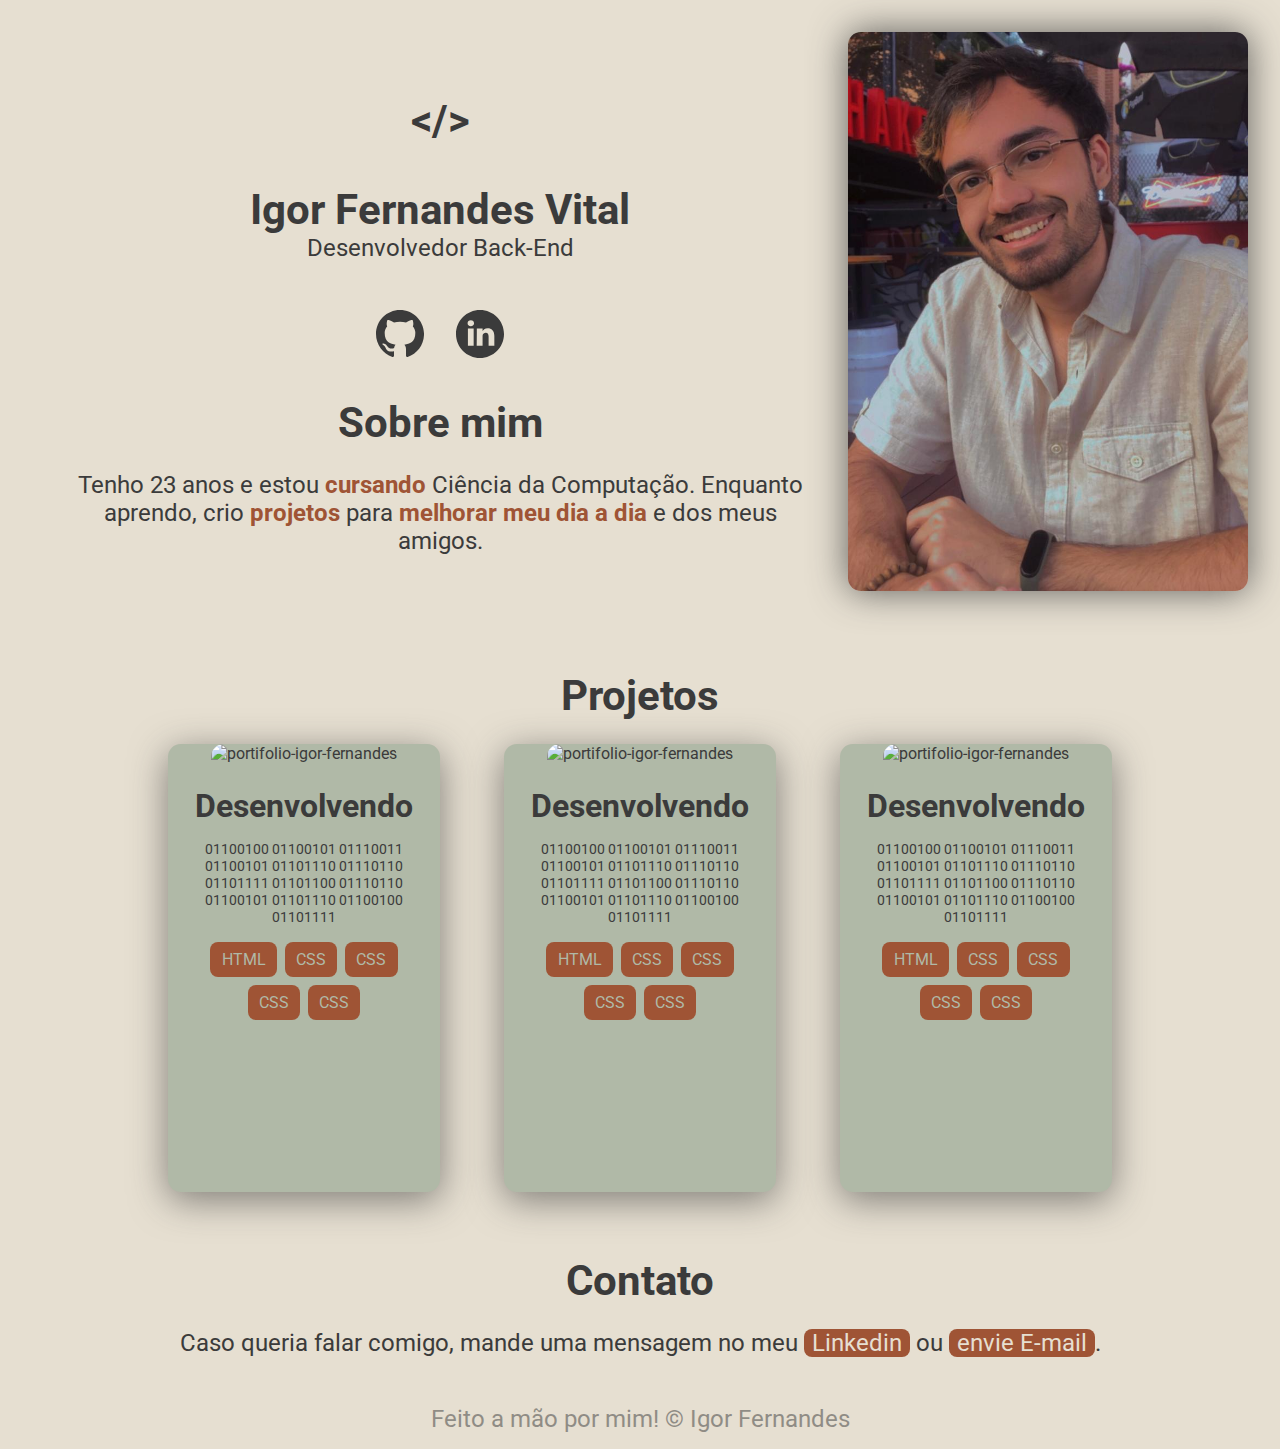
==== commit 032d8d4d: "Acrescentando o botão de enviar e-mail" ====
--- a/index.html
+++ b/index.html
@@ -29,7 +29,7 @@
                 </section>
             </div>
             <!-- Sobre mim -->
-            <div class="sobre-mim-conteudo">
+            <div id="sobre-mim"class="sobre-mim-conteudo">
                 <h2 class="sobre-mim-titulo">Sobre mim</h2>
                 <p class="sobre-mim-texto"> Tenho 23 anos e estou <b class="texto-destacado">cursando</b> Ciência da Computação. Enquanto aprendo, crio <b class="texto-destacado">projetos</b> para <b class="texto-destacado">melhorar meu dia a dia</b> e dos meus amigos.</p>
             </div>
@@ -99,7 +99,7 @@
     </section>
     <section class="contato-container">
         <h2 id="contato" class="contato-title">Contato</h2>
-        <p class="contato-texto">Caso queria falar comigo, mande uma mensagem no meu <a href="https://www.linkedin.com/in/igor-fernandes-vital/"target="_blank" rel="noopener noreferrer" class="contato-action">Linkedin</a> ou <a href="#"target="_blank" rel="noopener noreferrer" class="contato-action">E-mail</a>.</p>
+        <p class="contato-texto">Caso queria falar comigo, mande uma mensagem no meu <a href="https://www.linkedin.com/in/igor-fernandes-vital/"target="_blank" rel="noopener noreferrer" class="contato-action">Linkedin</a> ou <a href="mailto:igorflyv@gmail.com?subject=Vim pelo portfolio"target="_blank" rel="noopener noreferrer" class="contato-action"> envie E-mail</a>.</p>
     </section>
     <footer class="footer-container">
         <p>Feito a mão por mim! &copy; Igor Fernandes</p>
--- a/estilos/media-querys/tablet.css
+++ b/estilos/media-querys/tablet.css
@@ -1,4 +1,4 @@
-@media (min-width: 635px) and (max-width: 1090px)
+@media only screen and (min-width: 635px) and (max-width: 1090px)
 {
     /* Header */
     .header-area{
--- a/estilos/media-querys/pc.css
+++ b/estilos/media-querys/pc.css
@@ -1,4 +1,4 @@
-@media (min-width: 1091px)
+@media only screen and (min-width: 1091px)
 {
     /* Header */
     .header-area{
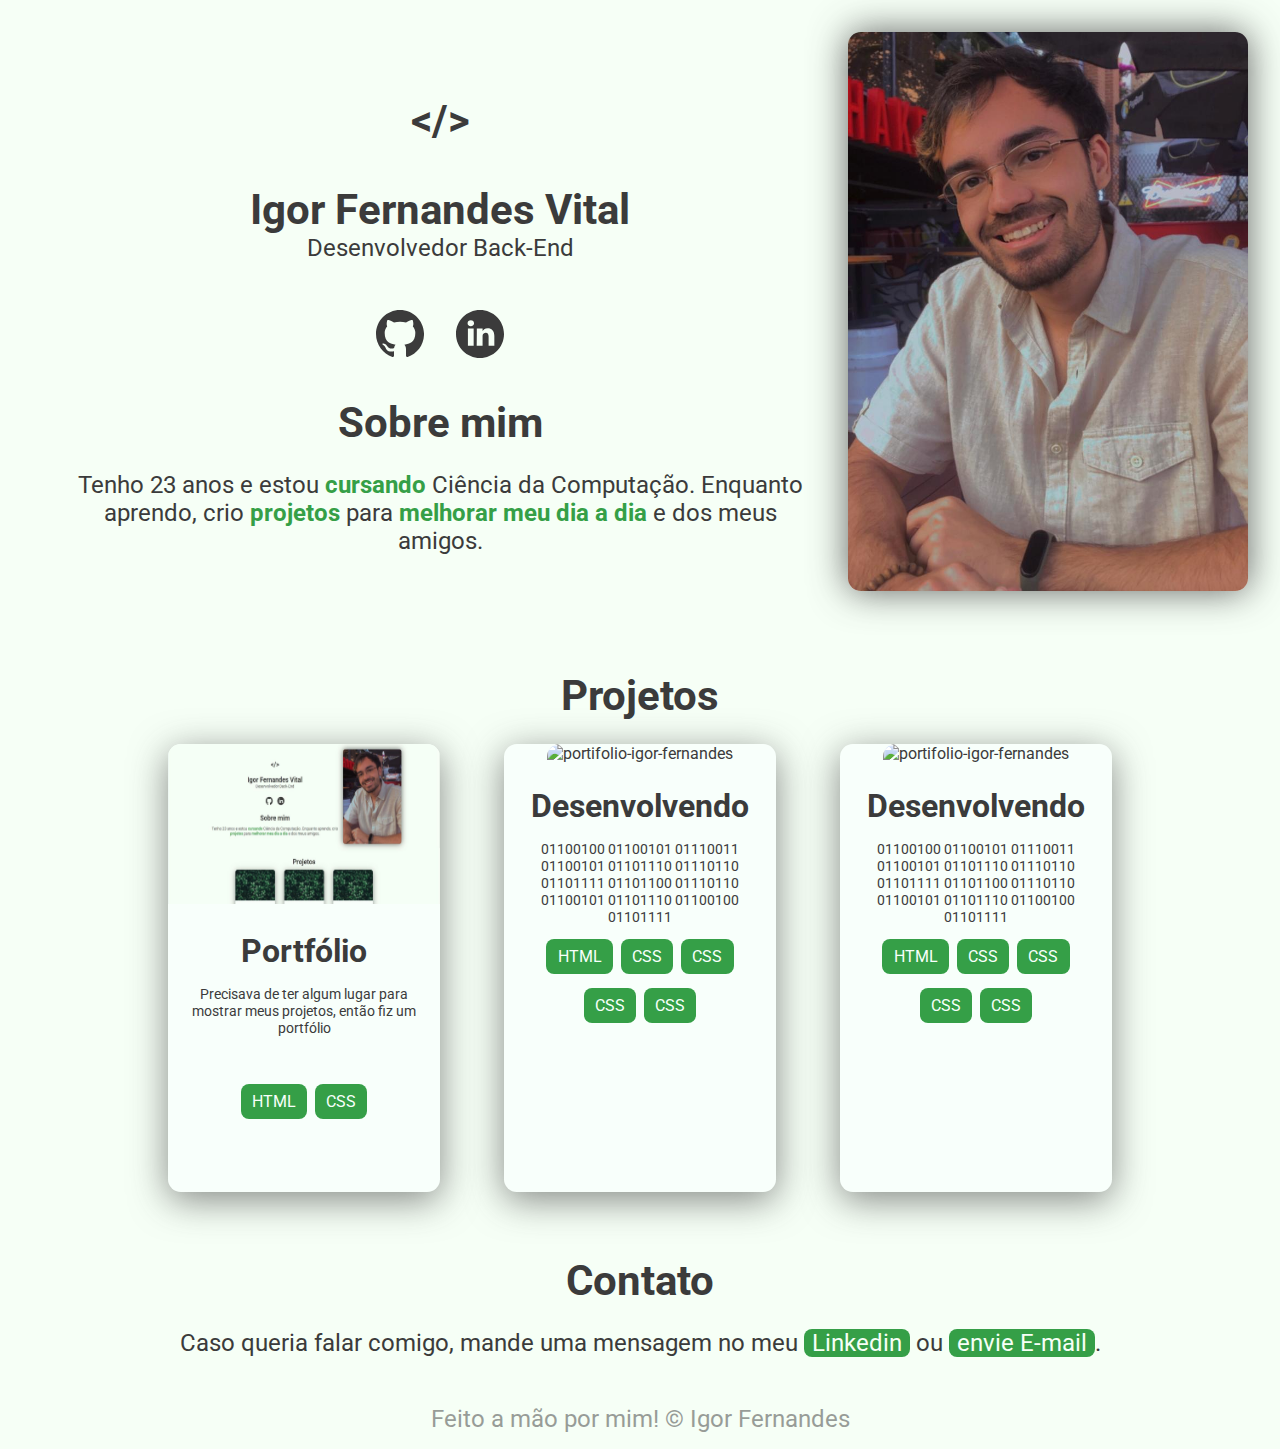
==== commit 39624391: "adicionando pagina dos projetos e modificando README" ====
--- a/index.html
+++ b/index.html
@@ -2,6 +2,7 @@
 <html lang="pt">
 <head>
     <meta charset="UTF-8">
+    <meta http-equiv="X-UA-Compatible" content="IE=edge">
     <meta name="viewport" content="width=device-width, initial-scale=1.0">
     <link rel="stylesheet" href="./estilos/style.css">
     <link rel="stylesheet" href="./estilos/header.css">
@@ -47,18 +48,15 @@
     <section  id="projetos"class="projetos-container">
         <h1 class="projetos-titulo">Projetos</h1>
         <div class="projetos-container-card">
-            <a href="#">
+            <a href="./paginas/portfolio.html">
                 <div class="card-container">
-                    <img src="./imagens/fundo.jpg" alt="portifolio-igor-fernandes" class="card-image">
+                    <img src="./imagens/projetos/portfolio/portfolio-pc.jpg" alt="portifolio-igor-fernandes" class="card-image">
                     <div class="card-descricao">
-                        <h1 class="card-title">Desenvolvendo</h1>
-                        <p class="card-resumo">01100100 01100101 01110011 01100101 01101110 01110110 01101111 01101100 01110110 01100101 01101110 01100100 01101111 </p>
+                        <h1 class="card-title">Portfólio</h1>
+                        <p class="card-resumo">Precisava de ter algum lugar para mostrar meus projetos, então fiz um portfólio</p>
                     </div>
                     <div class="card-linguagens">
                         <p class="card-linguagem">HTML</p>
-                        <p class="card-linguagem">CSS</p>
-                        <p class="card-linguagem">CSS</p>
-                        <p class="card-linguagem">CSS</p>
                         <p class="card-linguagem">CSS</p>
                     </div>
                 </div>
--- a/estilos/style.css
+++ b/estilos/style.css
@@ -14,6 +14,7 @@
     --font-size-normal: 0.9rem ;
     --font-size-title: 1.5rem;
     --centralizacao: 0 1rem 0 1rem;
+    --espacamento-titulos: 1.4rem;
     /* Tablet */
     --font-size-normal-tablet: 1.2rem;
     --font-size-title-tablet: 2.5rem;
@@ -21,10 +22,10 @@
     --font-size-normal-pc: 1.5rem;
     --font-size-title-pc: 2.6rem;
     /* Cores gerais */
-    --cor-bk: rgb(230,223,209);
+    --cor-bk: rgb(246, 255, 246);
     --cor-letras: rgb(59,59,59);
-    --cor-destaque: rgb(159,84,53);
-    --cor-card: rgb(176,185,167);
+    --cor-destaque: rgb(53, 159, 71);
+    --cor-card: rgb(248, 255, 251);
 }
 body{
     background: var(--cor-bk);
--- a/estilos/projetos.css
+++ b/estilos/projetos.css
@@ -13,44 +13,44 @@
         row-gap: 3rem;
         justify-content: center;
     }
-        .card-container{
-            width: 17rem;
-            height: 28rem;
-            border-radius: 0.8rem;
-            background-color: var(--cor-card);
-            box-shadow: 0 0.5rem 2.3rem rgba(59,59,59,0.6);
-        }
         .projetos-container-card a{
             width: fit-content;
             height: fit-content;
-            display: flex;
-            justify-content: space-between;
         }
-        .card-image{
-            width: 17rem;
-            border-radius: 0.8rem 0.8rem 0 0;
-        }
-        .card-descricao{
-            padding: 1.5rem 0.5rem 0 0.5rem;
-        }
-        .card-resumo{
-            padding-top: 1rem;
-            font-size: var(--font-size-normal);
-        }  
-            .card-linguagens{
-                height: 3.7rem;
-                display: flex;
-                flex-flow: row wrap ;
-                justify-content: center;
-                column-gap: 0.5rem;
-                row-gap: 0.5rem;
-                padding: 1rem 0.8rem 0 0.8rem;
+            .card-container{
+                width: 17rem;
+                height: 28rem;
+                border-radius: 0.8rem;
+                background-color: var(--cor-card);
+                box-shadow: 0 0.5rem 2.3rem rgba(59,59,59,0.6);
             }
-            .card-linguagem{
-                width: fit-content;
-                height: fit-content;
-                padding: 0.5rem 0.7rem 0.5rem 0.7rem;
-                border-radius: 0.5rem;
-                color: var(--cor-card);
-                background: var(--cor-destaque);   
-            }+                .card-image{
+                    pointer-events: none;
+                    height: 10rem;
+                    width: 17rem;
+                    border-radius: 0.8rem 0.8rem 0 0;
+                }
+                .card-descricao{
+                    padding: 1.5rem 0.5rem 0 0.5rem;
+                    height: 10rem;
+                }
+                .card-resumo{
+                    padding-top: 1rem;
+                    font-size: var(--font-size-normal);
+                }  
+                .card-linguagens{
+                    height: 7.7rem;
+                    display: flex;
+                    flex-flow: row wrap ;
+                    justify-content: center;
+                    gap: 0.5rem;
+                    padding: 1rem 0.8rem 1rem 0.8rem;
+                }
+                .card-linguagem{
+                    width: fit-content;
+                    height: fit-content;
+                    padding: 0.5rem 0.7rem 0.5rem 0.7rem;
+                    border-radius: 0.5rem;
+                    color: var(--cor-card);
+                    background: var(--cor-destaque);   
+                }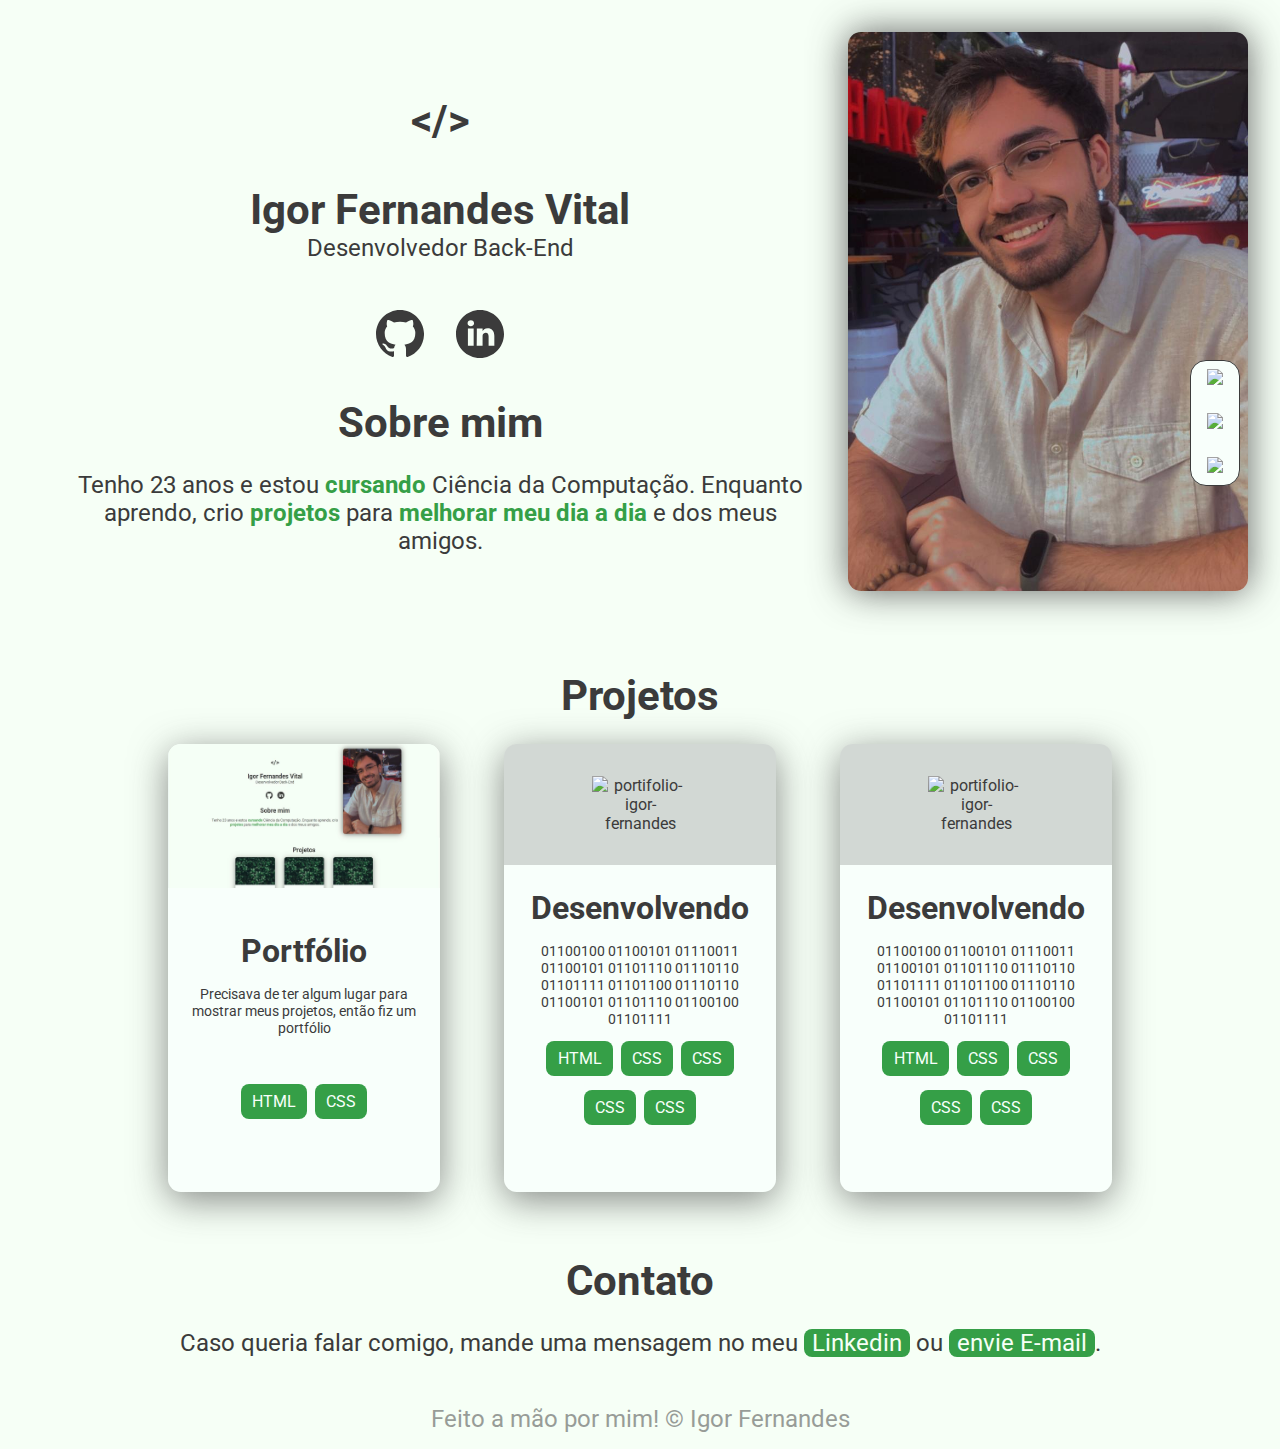
==== commit 3333af60: "criando responsividade da pagina dos projetos" ====
--- a/index.html
+++ b/index.html
@@ -63,7 +63,7 @@
             </a>
             <a href="#">
                 <div class="card-container">
-                    <img src="./imagens/fundo.jpg" alt="portifolio-igor-fernandes" class="card-image">
+                    <img class="imagem-desenvolvendo"src="https://img.icons8.com/windows/96/000000/picture.png" alt="portifolio-igor-fernandes" alt="portifolio-igor-fernandes" class="card-image">
                     <div class="card-descricao">
                         <h1 class="card-title">Desenvolvendo</h1>
                         <p class="card-resumo">01100100 01100101 01110011 01100101 01101110 01110110 01101111 01101100 01110110 01100101 01101110 01100100 01101111 </p>
@@ -79,7 +79,7 @@
             </a>
             <a href="#">
                 <div class="card-container">
-                    <img src="./imagens/fundo.jpg" alt="portifolio-igor-fernandes" class="card-image">
+                    <img class="imagem-desenvolvendo"src="https://img.icons8.com/windows/96/000000/picture.png" alt="portifolio-igor-fernandes" class="card-image">
                     <div class="card-descricao">
                         <h1 class="card-title">Desenvolvendo</h1>
                         <p class="card-resumo">01100100 01100101 01110011 01100101 01101110 01110110 01101111 01101100 01110110 01100101 01101110 01100100 01101111 </p>
--- a/estilos/projetos.css
+++ b/estilos/projetos.css
@@ -26,9 +26,15 @@
             }
                 .card-image{
                     pointer-events: none;
-                    height: 10rem;
+                    height: 9rem;
                     width: 17rem;
+                    margin-bottom: 1rem;
                     border-radius: 0.8rem 0.8rem 0 0;
+                }
+                .imagem-desenvolvendo{
+                    padding: 2rem 5.5rem 2rem;
+                    border-radius: 0.8rem 0.8rem 0 0;
+                    background-color: rgba(59,59,59,0.2);
                 }
                 .card-descricao{
                     padding: 1.5rem 0.5rem 0 0.5rem;
--- a/estilos/media-querys/tablet.css
+++ b/estilos/media-querys/tablet.css
@@ -72,4 +72,23 @@
         .nav-icons{
             width: 3.5rem;
         }
+    /* pagina projetos  */
+    .container-centralizacao{
+        max-width: 1400px;
+    }
+    .container-centralizacao p{
+        font-size: var(--font-size-normal-tablet);
+    }
+    .container-centralizacao h1{
+        font-size: var(--font-size-title-tablet);
+    }
+    .container-centralizacao ul {
+        font-size: var(--font-size-normal-tablet);
+    }
+    .container-centralizacao h3{
+        font-size: var(--font-size-normal-tablet);
+    }
+    .container-centralizacao h4{
+        font-size: var(--font-size-normal-tablet);
+    }
 }--- a/estilos/media-querys/pc.css
+++ b/estilos/media-querys/pc.css
@@ -65,6 +65,56 @@
     }
     /* Barra de navegação -----------------------------------------------------------*/
     .nav-container{
-        display: none;
+        position: fixed;
+        z-index: 1;
+        top: 40%;
+        bottom: auto;
+        right: 2.5rem;
+        justify-content: end;
+    }
+    .nav-estilo{
+        display: flex;
+        flex-direction: column;
+        row-gap: 1.5rem;
+        padding: 0.5rem 1rem 0.5rem ;
+        border-radius: 1rem;
+        border: 0.1rem solid var(--cor-letras);
+        background-color: var(--cor-card);
+    }
+    .nav-icons{
+        width: 2.5rem;
+    }
+    
+    /* pagina projetos  */
+    .sections-conteudo{
+        display: flex;
+        justify-content: center;
+    }
+    .container-centralizacao{
+        width: 1200px;
+    }
+    .container-centralizacao h1{
+        font-size: var(--font-size-title-pc);
+    }
+    .container-centralizacao p,
+    .container-centralizacao ul,
+    .container-centralizacao h3,
+    .container-centralizacao h4 {
+        font-size: var(--font-size-normal-pc);
+    }
+    .projetos-imagens{
+        display: grid;
+        grid-template-columns: repeat(1);
+        text-align: center;
+    }
+    .imagens-container{
+        display: grid;
+        grid-template-columns: repeat(3,auto);
+        gap: 2rem;
+    }
+    .imagens-titulo{
+        font-weight: bold;
+        font-size: var(--font-size-title-pc);
+        padding-bottom: 1rem;
     }
 }